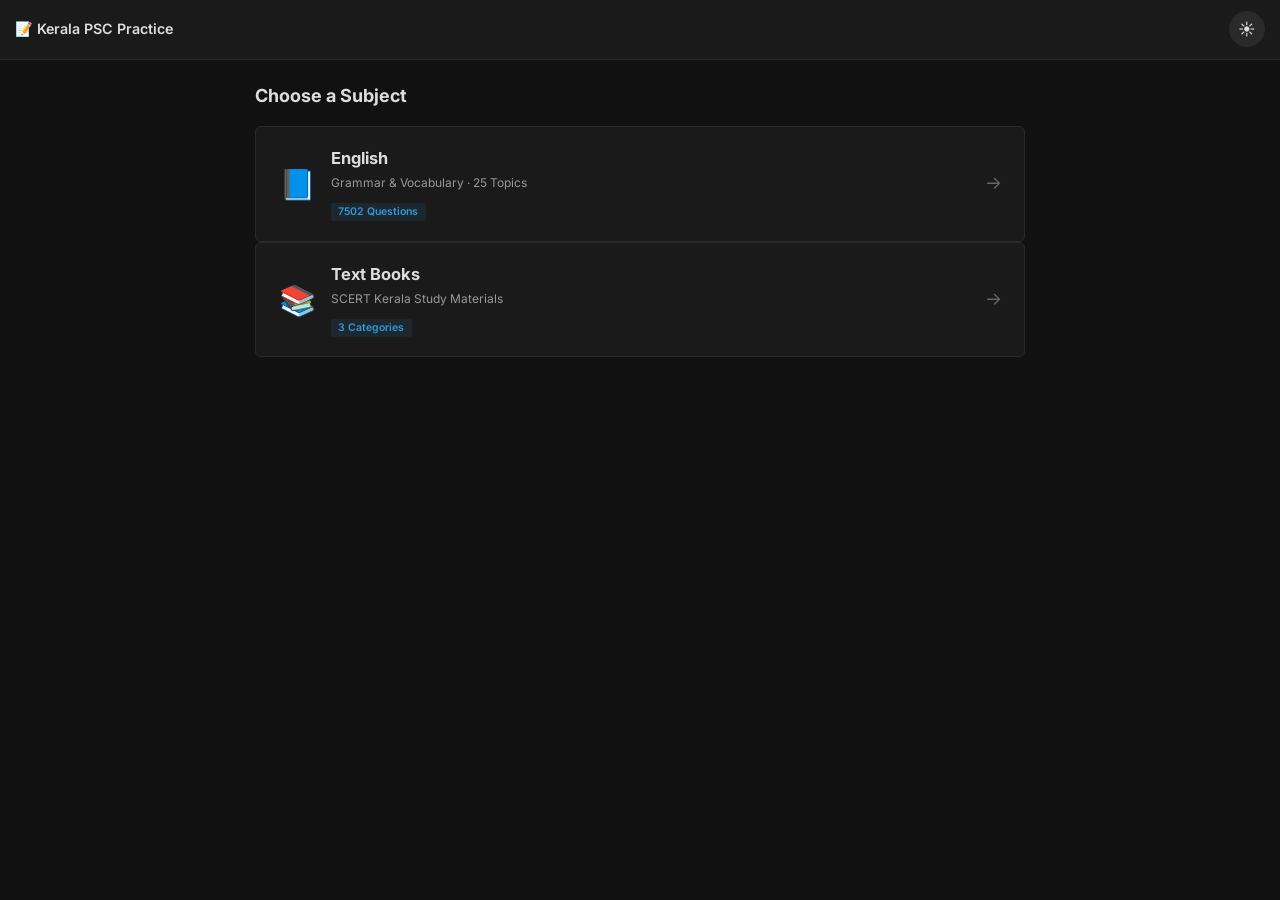
==== index.html @ e61a029d "Add Class 1-12 selection screen for textbook categories" ====
<!DOCTYPE html>
<html lang="en">
<head>
    <meta charset="UTF-8">
    <meta name="viewport" content="width=device-width, initial-scale=1.0">
    <meta name="description" content="Kerala PSC English Practice — 5700+ MCQs in authentic PSC exam format.">
    <title>Kerala PSC English Practice</title>
    <link rel="preconnect" href="https://fonts.googleapis.com">
    <link rel="preconnect" href="https://fonts.gstatic.com" crossorigin>
    <link href="https://fonts.googleapis.com/css2?family=Inter:wght@400;500;600;700&display=swap" rel="stylesheet">
    <link rel="stylesheet" href="style.css">
    <script>
      // Apply saved theme immediately to avoid flash
      (function(){
        var t = localStorage.getItem('psc_theme') || 'dark';
        document.documentElement.setAttribute('data-theme', t);
      })();
    </script>
</head>
<body>
    <div id="app">

        <!-- LANDING -->
        <section id="screen-landing" class="screen active">
            <header class="top-bar">
                <h1>📝 Kerala PSC Practice</h1>
                <button class="theme-toggle" id="theme-toggle-landing" title="Toggle Light/Dark Mode">🌙</button>
            </header>
            <div class="container">
                <h2 class="page-title">Choose a Subject</h2>
                <div class="subject-card" id="subject-english">
                    <div class="subject-icon">📘</div>
                    <div class="subject-body">
                        <h3>English</h3>
                        <p>Grammar &amp; Vocabulary · 25 Topics</p>
                        <span class="subject-count" id="landing-total-qs">0 Questions</span>
                    </div>
                    <span class="arrow">→</span>
                </div>
                <div class="subject-card" id="subject-textbooks">
                    <div class="subject-icon">📚</div>
                    <div class="subject-body">
                        <h3>Text Books</h3>
                        <p>SCERT Kerala Study Materials</p>
                        <span class="subject-count">3 Categories</span>
                    </div>
                    <span class="arrow">→</span>
                </div>
            </div>
        </section>

        <!-- TEXTBOOKS -->
        <section id="screen-textbooks" class="screen">
            <header class="top-bar">
                <button class="back-link" id="btn-back-textbooks">← Back</button>
                <h1>📚 Text Books</h1>
                <button class="theme-toggle" id="theme-toggle-textbooks" title="Toggle Light/Dark Mode">🌙</button>
            </header>
            <div class="container">
                <h2 class="page-title">Choose a Category</h2>
                <div class="subject-card" id="tb-scert-malayalam">
                    <div class="subject-icon">📖</div>
                    <div class="subject-body">
                        <h3>SCERT Malayalam Medium</h3>
                        <p>Kerala State Syllabus — Malayalam</p>
                    </div>
                    <span class="arrow">→</span>
                </div>
                <div class="subject-card" id="tb-scert-english" style="margin-top:0.75rem;">
                    <div class="subject-icon">📘</div>
                    <div class="subject-body">
                        <h3>SCERT English Medium</h3>
                        <p>Kerala State Syllabus — English</p>
                    </div>
                    <span class="arrow">→</span>
                </div>
                <div class="subject-card" id="tb-scert-manual" style="margin-top:0.75rem;">
                    <div class="subject-icon">📝</div>
                    <div class="subject-body">
                        <h3>Teachers Manual</h3>
                        <p>Teaching Guides &amp; Reference Materials</p>
                    </div>
                    <span class="arrow">→</span>
                </div>
            </div>
        </section>

        <!-- CLASS LIST -->
        <section id="screen-classes" class="screen">
            <header class="top-bar">
                <button class="back-link" id="btn-back-classes">← Back</button>
                <h1 id="classes-title">📚 Select Class</h1>
                <button class="theme-toggle" id="theme-toggle-classes" title="Toggle Light/Dark Mode">🌙</button>
            </header>
            <div class="container">
                <h2 class="page-title">Choose a Class</h2>
                <div class="class-grid" id="class-grid"></div>
            </div>
        </section>

        <!-- TOPICS -->
        <section id="screen-topics" class="screen">
            <header class="top-bar">
                <button class="back-link" id="btn-back-landing">← Back</button>
                <h1>📘 English Topics</h1>
                <button class="btn btn-sm" id="btn-quick-mix">⚡ Quick Mix</button>
                <button class="theme-toggle" id="theme-toggle-topics" title="Toggle Light/Dark Mode">🌙</button>
            </header>
            <div class="container">
                <div class="filter-row">
                    <button class="filter-btn active" data-filter="all">All (18)</button>
                    <button class="filter-btn" data-filter="grammar">Grammar</button>
                    <button class="filter-btn" data-filter="vocabulary">Vocabulary</button>
                    <button class="btn btn-sm" id="btn-reset-progress" style="margin-left:auto; background-color:#ef4444; color:white; border-color:#dc2626;">🔄 Reset Progress</button>
                </div>
                <div class="topic-grid" id="topic-grid"></div>
            </div>
        </section>

        <!-- QUIZ — all questions on one page -->
        <section id="screen-quiz" class="screen">
            <header class="top-bar quiz-top">
                <button class="back-link" id="btn-back-topics">← Topics</button>
                <h1 id="quiz-title">Articles</h1>
                <button class="btn btn-sm" id="btn-shuffle-quiz" title="Shuffle Questions">🔀 Shuffle</button>
                <button class="btn btn-sm" id="btn-reset-topic" title="Reset Topic Progress" style="background-color:#ef4444; color:white; border-color:#dc2626; margin-left:8px;">🔄 Reset</button>
                <div class="score-box">
                    <span class="score-correct" id="score-correct">0</span> /
                    <span class="score-total" id="score-total">0</span>
                    <span class="score-label">answered</span>
                </div>
                <button class="theme-toggle" id="theme-toggle-quiz" title="Toggle Light/Dark Mode">🌙</button>
            </header>
            <div class="container quiz-container">
                <div id="quiz-list"></div>
                <div class="quiz-footer">
                    <button class="btn" id="btn-scroll-top">↑ Back to Top</button>
                    <div class="quiz-summary" id="quiz-summary"></div>
                </div>
            </div>
        </section>

    </div>

    <script src="data/articles.js"></script>
    <script src="data/prepositions.js"></script>
    <script src="data/tenses.js"></script>
    <script src="data/subject_verb_agreement.js"></script>
    <script src="data/voice_change.js"></script>
    <script src="data/reported_speech.js"></script>
    <script src="data/question_tags.js"></script>
    <script src="data/degrees.js"></script>
    <script src="data/sentence_correction.js"></script>
    <script src="data/parts_of_speech.js"></script>
    <script src="data/gerunds_infinitives.js"></script>
    <script src="data/correlatives.js"></script>
    <script src="data/synonyms_antonyms.js"></script>
    <script src="data/one_word_substitutions.js"></script>
    <script src="data/idioms_phrases.js"></script>
    <script src="data/phrasal_verbs.js"></script>
    <script src="data/spelling.js"></script>
    <script src="data/confusing_words.js"></script>
    <script src="data/types_of_sentences.js"></script>
    <script src="data/auxiliary_verbs.js"></script>
    <script src="data/nouns_gender_plural.js"></script>
    <script src="data/word_formation.js"></script>
    <script src="data/compound_words.js"></script>
    <script src="data/foreign_words.js"></script>
    <script src="data/abbreviations.js"></script>
    <script src="app.js"></script>
</body>
</html>
---- style.css ----
/* ===== RESET ===== */
*,*::before,*::after{box-sizing:border-box;margin:0;padding:0}
:root{
  --bg:#111;--surface:#1a1a1a;--border:#2a2a2a;
  --text:#ddd;--text2:#999;--text3:#666;
  --green:#2ecc71;--red:#e74c3c;--blue:#3498db;--orange:#f39c12;
  --font:'Inter',system-ui,sans-serif;
  /* Explanation box colors (dark defaults) */
  --expl-correct-bg:rgba(46,204,113,.05);--expl-correct-border:rgba(46,204,113,.15);
  --expl-wrong-bg:rgba(231,76,60,.05);--expl-wrong-border:rgba(231,76,60,.15);
  --opt-correct-bg:rgba(46,204,113,.08);--opt-wrong-bg:rgba(231,76,60,.08);
  --opt-hover-bg:rgba(52,152,219,.05);
  --opt-detail-right-bg:rgba(34,197,94,.15);--opt-detail-right-border:rgba(34,197,94,.4);--opt-detail-right-color:#4ade80;
  --opt-detail-wrong-bg:rgba(239,68,68,.15);--opt-detail-wrong-border:rgba(239,68,68,.4);--opt-detail-wrong-color:#f87171;
  --opt-detail-neutral-bg:rgba(255,255,255,.05);--opt-detail-neutral-border:rgba(255,255,255,.15);--opt-detail-neutral-color:#d1d5db;
}

/* ===== LIGHT THEME ===== */
[data-theme="light"]{
  --bg:#f5f5f5;--surface:#ffffff;--border:#e0e0e0;
  --text:#1a1a1a;--text2:#555;--text3:#888;
  --green:#27ae60;--red:#c0392b;--blue:#2980b9;--orange:#e67e22;
  --expl-correct-bg:rgba(39,174,96,.08);--expl-correct-border:rgba(39,174,96,.25);
  --expl-wrong-bg:rgba(192,57,43,.08);--expl-wrong-border:rgba(192,57,43,.25);
  --opt-correct-bg:rgba(39,174,96,.1);--opt-wrong-bg:rgba(192,57,43,.1);
  --opt-hover-bg:rgba(41,128,185,.06);
  --opt-detail-right-bg:rgba(34,197,94,.1);--opt-detail-right-border:rgba(34,197,94,.35);--opt-detail-right-color:#16a34a;
  --opt-detail-wrong-bg:rgba(239,68,68,.1);--opt-detail-wrong-border:rgba(239,68,68,.35);--opt-detail-wrong-color:#dc2626;
  --opt-detail-neutral-bg:rgba(0,0,0,.03);--opt-detail-neutral-border:rgba(0,0,0,.12);--opt-detail-neutral-color:#4b5563;
}

html{font-size:15px;scroll-behavior:smooth}
body{font-family:var(--font);background:var(--bg);color:var(--text);line-height:1.6;min-height:100vh;transition:background .3s,color .3s}
button{cursor:pointer;font-family:inherit;border:none;outline:none}

/* ===== LAYOUT ===== */
.container{max-width:800px;margin:0 auto;padding:0 1rem 2rem}
.screen{display:none}.screen.active{display:block}

/* ===== TOP BAR ===== */
.top-bar{background:var(--surface);border-bottom:1px solid var(--border);padding:.75rem 1rem;display:flex;align-items:center;gap:1rem;position:sticky;top:0;z-index:50;transition:background .3s,border-color .3s}
.top-bar h1{font-size:.95rem;font-weight:600;flex:1}
.back-link{background:none;color:var(--blue);font-size:.85rem;font-weight:500;padding:0}
.back-link:hover{text-decoration:underline}

/* ===== THEME TOGGLE ===== */
.theme-toggle{width:36px;height:36px;border-radius:50%;display:flex;align-items:center;justify-content:center;background:var(--border);border:1px solid var(--border);font-size:1.1rem;transition:background .2s,transform .2s;flex-shrink:0;cursor:pointer;color:var(--text)}
.theme-toggle:hover{background:var(--text3);transform:scale(1.1)}

/* ===== BUTTONS ===== */
.btn{display:inline-flex;align-items:center;gap:.4rem;padding:.45rem .9rem;border-radius:4px;font-size:.8rem;font-weight:600;background:var(--surface);color:var(--text2);border:1px solid var(--border);transition:background .15s,color .15s}
.btn:hover{background:var(--border);color:var(--text)}
.btn-sm{padding:.35rem .7rem;font-size:.75rem}
.btn-primary{background:var(--blue);color:#fff;border-color:var(--blue)}
.btn-primary:hover{opacity:.9}

/* ===== PAGE TITLE ===== */
.page-title{font-size:1.2rem;font-weight:700;margin:1.5rem 0 1rem;color:var(--text)}

/* ===== SUBJECT CARD ===== */
.subject-card{display:flex;align-items:center;gap:1rem;background:var(--surface);border:1px solid var(--border);border-radius:6px;padding:1.2rem 1.5rem;cursor:pointer;transition:border-color .15s,background .3s}
.subject-card:hover{border-color:var(--blue)}
.subject-icon{font-size:2rem}
.subject-body{flex:1}
.subject-body h3{font-size:1.1rem;font-weight:700;margin-bottom:.15rem}
.subject-body p{font-size:.8rem;color:var(--text2);margin-bottom:.4rem}
.subject-count{font-size:.7rem;color:var(--blue);font-weight:600;background:rgba(52,152,219,.1);padding:.15rem .5rem;border-radius:3px}
.arrow{font-size:1.2rem;color:var(--text3)}
.subject-card:hover .arrow{color:var(--blue)}

/* ===== FILTER ROW ===== */
.filter-row{display:flex;gap:.4rem;margin:1rem 0}
.filter-btn{padding:.4rem .85rem;border-radius:4px;font-size:.75rem;font-weight:600;background:none;color:var(--text2);border:1px solid var(--border);transition:all .15s}
.filter-btn.active{background:var(--blue);color:#fff;border-color:var(--blue)}
.filter-btn:hover:not(.active){border-color:var(--text3);color:var(--text)}

/* ===== TOPIC GRID ===== */
.topic-grid{display:grid;grid-template-columns:repeat(auto-fill,minmax(230px,1fr));gap:.75rem}
.topic-card{background:var(--surface);border:1px solid var(--border);border-radius:6px;padding:1rem;cursor:pointer;transition:border-color .15s,background .3s}
.topic-card:hover{border-color:var(--blue)}
.tc-header{display:flex;align-items:center;gap:.6rem;margin-bottom:.5rem}
.tc-icon{font-size:1.2rem}
.tc-name{font-size:.88rem;font-weight:600}
.tc-cat{font-size:.6rem;color:var(--text3);text-transform:uppercase;letter-spacing:.5px;margin-left:auto}
.tc-count{font-size:.72rem;color:var(--text2);margin-bottom:.5rem}
.tc-bar{height:3px;background:var(--border);border-radius:3px;overflow:hidden;margin-bottom:.3rem}
.tc-bar-fill{height:100%;background:var(--green);border-radius:3px;transition:width .4s}
.tc-stats{display:flex;justify-content:space-between;font-size:.65rem;color:var(--text3)}

/* ===== QUIZ ===== */
.quiz-top{position:sticky;top:0}
.score-box{display:flex;align-items:center;gap:.3rem;font-size:.8rem;font-weight:600;background:var(--bg);padding:.3rem .7rem;border-radius:4px;border:1px solid var(--border);transition:background .3s}
.score-correct{color:var(--green)}
.score-total{color:var(--text2)}
.score-label{color:var(--text3);font-size:.65rem;margin-left:.3rem}

/* Question item */
.q-item{background:var(--surface);border:1px solid var(--border);border-radius:6px;padding:1rem 1.2rem;margin-bottom:.75rem;transition:background .3s,border-color .3s}
.q-item.answered-correct{border-left:3px solid var(--green)}
.q-item.answered-wrong{border-left:3px solid var(--red)}
.q-num{font-size:.65rem;color:var(--text3);font-weight:600;margin-bottom:.4rem}
.q-text{font-size:.92rem;font-weight:500;margin-bottom:.8rem;line-height:1.6}

/* Options */
.opts{display:flex;flex-direction:column;gap:.4rem}
.opt-btn{display:flex;align-items:center;gap:.6rem;padding:.55rem .8rem;background:var(--bg);border:1px solid var(--border);border-radius:4px;font-size:.82rem;text-align:left;color:var(--text);transition:border-color .12s,background .12s;width:100%;cursor:pointer}
.opt-btn:hover:not(.locked){border-color:var(--blue);background:var(--opt-hover-bg)}
.opt-lbl{width:22px;height:22px;display:flex;align-items:center;justify-content:center;border-radius:50%;background:var(--border);font-weight:700;font-size:.7rem;flex-shrink:0}
.opt-btn.correct{border-color:var(--green);background:var(--opt-correct-bg)}
.opt-btn.correct .opt-lbl{background:var(--green);color:#fff}
.opt-btn.wrong{border-color:var(--red);background:var(--opt-wrong-bg)}
.opt-btn.wrong .opt-lbl{background:var(--red);color:#fff}
.opt-btn.dimmed{opacity:.4}
.opt-btn.locked{cursor:default}

/* Explanation */
.q-expl{margin-top:.6rem;padding:.7rem .9rem;background:var(--expl-correct-bg);border:1px solid var(--expl-correct-border);border-radius:4px;font-size:.78rem;color:var(--text2);line-height:1.6;display:none}
.q-expl.wrong-expl{background:var(--expl-wrong-bg);border-color:var(--expl-wrong-border)}
.q-expl.show{display:block}
.expl-header{font-weight:700;font-size:.85rem;margin-bottom:.4rem;color:var(--text)}
.expl-main{margin-bottom:.5rem;color:var(--text);font-size:.8rem;line-height:1.7}
.expl-detail{border-top:1px solid var(--border);padding-top:.4rem;margin-top:.3rem}
.expl-right{color:var(--green);font-size:.78rem;margin-bottom:.2rem}
.expl-wrong{color:var(--red);font-size:.78rem}

/* Verdict badge on options */
.verdict{margin-left:auto;font-size:.68rem;font-weight:700;padding:.1rem .4rem;border-radius:3px;flex-shrink:0}
.v-correct{color:var(--green)}
.v-wrong{color:var(--red)}

/* Quiz footer */
.quiz-footer{text-align:center;padding:1.5rem 0}
.quiz-summary{margin-top:1rem;font-size:.85rem;color:var(--text2)}

/* ===== CLASS GRID ===== */
.class-grid{display:grid;grid-template-columns:repeat(auto-fill,minmax(140px,1fr));gap:.75rem;margin-top:.5rem}
.class-card{display:flex;align-items:center;gap:.8rem;background:var(--surface);border:1px solid var(--border);border-radius:6px;padding:1rem 1.2rem;cursor:pointer;transition:border-color .15s,background .3s,transform .15s}
.class-card:hover{border-color:var(--blue);transform:translateY(-2px)}
.class-card .class-num{width:36px;height:36px;display:flex;align-items:center;justify-content:center;border-radius:50%;background:var(--blue);color:#fff;font-weight:700;font-size:.85rem;flex-shrink:0}
.class-card .class-label{font-size:.88rem;font-weight:600;color:var(--text)}

/* ===== RESPONSIVE ===== */
@media(max-width:600px){
  .topic-grid{grid-template-columns:1fr}
  .top-bar h1{font-size:.82rem}
  .q-item{padding:.8rem}
  .container{padding:0 .75rem 1.5rem}
}
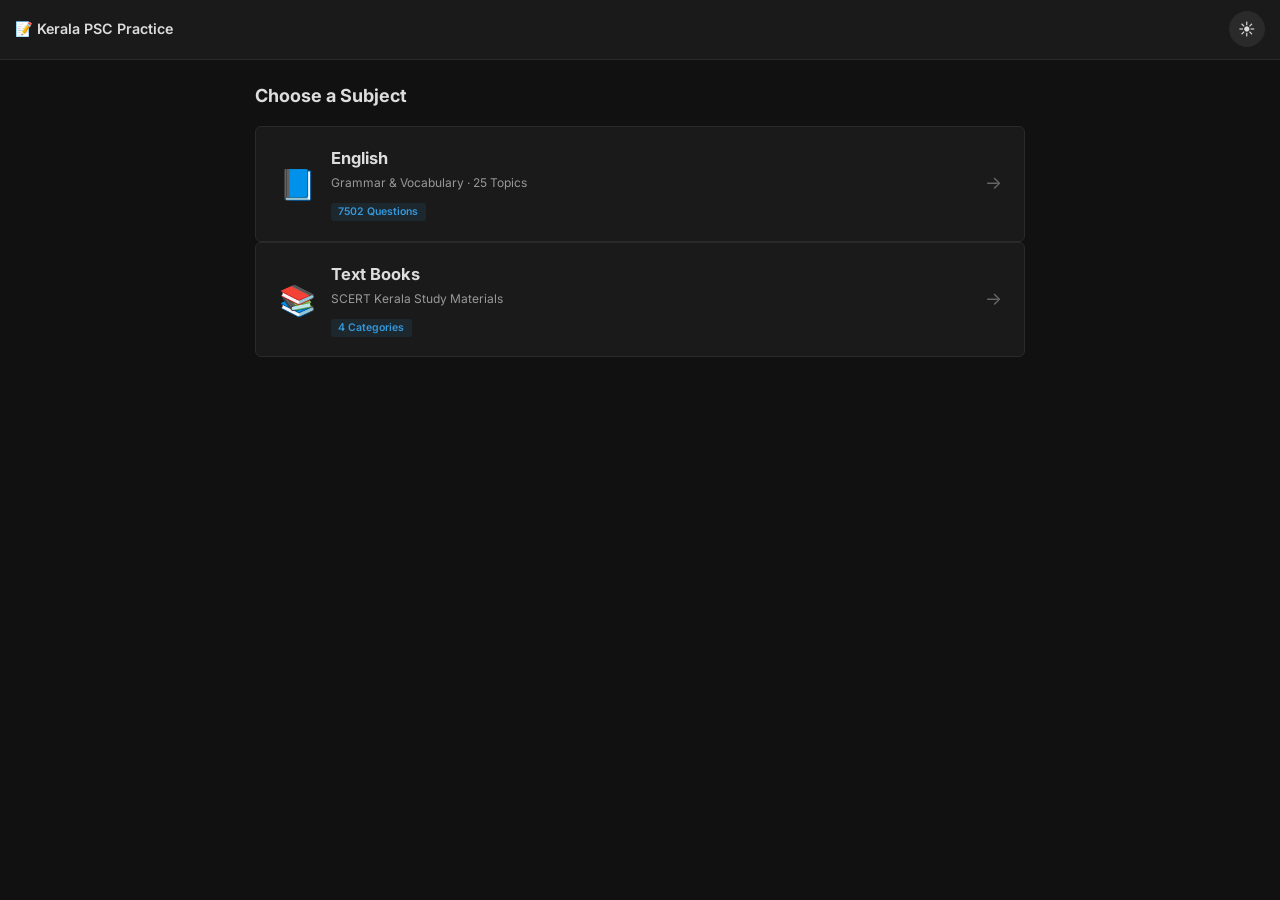
==== commit 24cb3769: "Add PSC PDF Banks category to textbooks page" ====
--- a/index.html
+++ b/index.html
@@ -42,7 +42,7 @@
                     <div class="subject-body">
                         <h3>Text Books</h3>
                         <p>SCERT Kerala Study Materials</p>
-                        <span class="subject-count">3 Categories</span>
+                        <span class="subject-count">4 Categories</span>
                     </div>
                     <span class="arrow">→</span>
                 </div>
@@ -82,6 +82,14 @@
                     </div>
                     <span class="arrow">→</span>
                 </div>
+                <div class="subject-card" id="tb-pscpdfbanks" style="margin-top:0.75rem;">
+                    <div class="subject-icon">🌐</div>
+                    <div class="subject-body">
+                        <h3>PSC PDF Banks</h3>
+                        <p>Direct PDF Download Links (Class 1-12)</p>
+                    </div>
+                    <span class="arrow">→</span>
+                </div>
             </div>
         </section>
 
@@ -95,6 +103,20 @@
             <div class="container">
                 <h2 class="page-title">Choose a Class</h2>
                 <div class="class-grid" id="class-grid"></div>
+            </div>
+        </section>
+
+        <!-- SUBJECTS -->
+        <section id="screen-subjects" class="screen">
+            <header class="top-bar">
+                <button class="back-link" id="btn-back-subjects">← Back</button>
+                <h1 id="subjects-title">📚 Subjects</h1>
+                <button class="theme-toggle" id="theme-toggle-subjects" title="Toggle Light/Dark Mode">🌙</button>
+            </header>
+            <div class="container">
+                <h2 class="page-title" id="subjects-subtitle">Choose a Subject</h2>
+                <p class="subjects-hint" id="subjects-hint">Tap a subject to download its PDF or open the portal</p>
+                <div class="subject-grid" id="subject-grid"></div>
             </div>
         </section>
 
@@ -167,6 +189,7 @@
     <script src="data/compound_words.js"></script>
     <script src="data/foreign_words.js"></script>
     <script src="data/abbreviations.js"></script>
+    <script src="data/textbooks.js"></script>
     <script src="app.js"></script>
 </body>
 </html>
--- a/style.css
+++ b/style.css
@@ -139,6 +139,17 @@
 .class-card .class-num{width:36px;height:36px;display:flex;align-items:center;justify-content:center;border-radius:50%;background:var(--blue);color:#fff;font-weight:700;font-size:.85rem;flex-shrink:0}
 .class-card .class-label{font-size:.88rem;font-weight:600;color:var(--text)}
 
+/* ===== SUBJECT GRID ===== */
+.subject-grid{display:grid;grid-template-columns:repeat(auto-fill,minmax(220px,1fr));gap:.75rem;margin-top:.5rem}
+.subject-grid-card{display:flex;align-items:center;flex-wrap:wrap;gap:.8rem;background:var(--surface);border:1px solid var(--border);border-radius:6px;padding:1rem 1.2rem;transition:border-color .15s,background .3s,transform .15s;color:var(--text)}
+.subject-grid-card:hover{border-color:var(--blue);transform:translateY(-2px)}
+.subject-grid-card .sg-icon{font-size:1.5rem;flex-shrink:0}
+.subject-grid-card .sg-name{font-size:.88rem;font-weight:600;flex:1}
+.subject-grid-card .sg-links{display:flex;gap:.5rem;flex-wrap:wrap;margin-left:auto}
+.subject-grid-card .sg-dl{display:inline-block;font-size:.7rem;color:var(--blue);text-decoration:none;font-weight:600;background:rgba(52,152,219,.1);padding:.3rem .6rem;border-radius:4px;transition:background .15s;cursor:pointer}
+.subject-grid-card .sg-dl:hover{background:rgba(52,152,219,.2)}
+.subjects-hint{font-size:.75rem;color:var(--text3);margin-bottom:.5rem;margin-top:-.5rem}
+
 /* ===== RESPONSIVE ===== */
 @media(max-width:600px){
   .topic-grid{grid-template-columns:1fr}
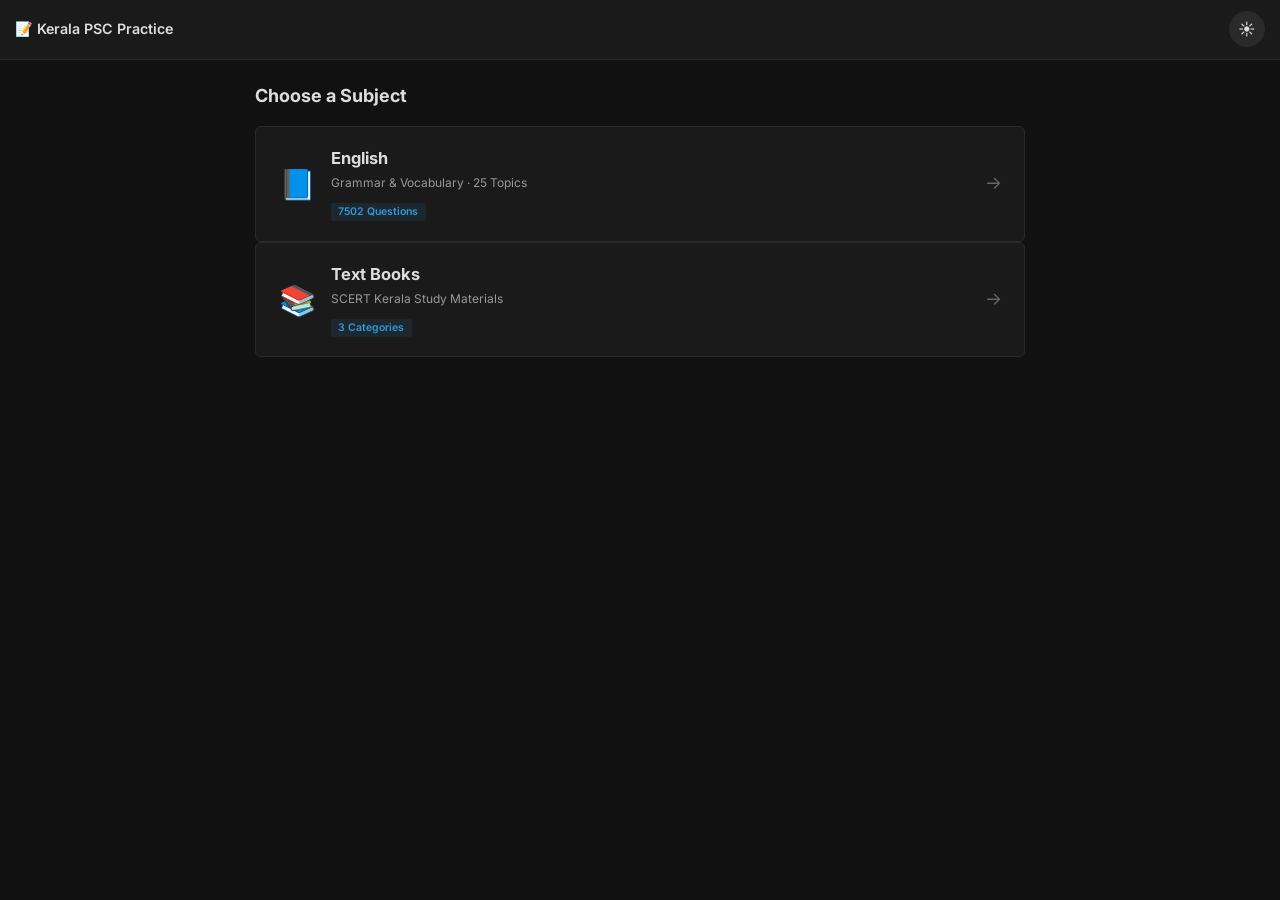
==== commit f29f4e02: "Remove PSC PDF Banks category" ====
--- a/index.html
+++ b/index.html
@@ -42,7 +42,7 @@
                     <div class="subject-body">
                         <h3>Text Books</h3>
                         <p>SCERT Kerala Study Materials</p>
-                        <span class="subject-count">4 Categories</span>
+                        <span class="subject-count">3 Categories</span>
                     </div>
                     <span class="arrow">→</span>
                 </div>
@@ -82,14 +82,7 @@
                     </div>
                     <span class="arrow">→</span>
                 </div>
-                <div class="subject-card" id="tb-pscpdfbanks" style="margin-top:0.75rem;">
-                    <div class="subject-icon">🌐</div>
-                    <div class="subject-body">
-                        <h3>PSC PDF Banks</h3>
-                        <p>Direct PDF Download Links (Class 1-12)</p>
-                    </div>
-                    <span class="arrow">→</span>
-                </div>
+
             </div>
         </section>
 
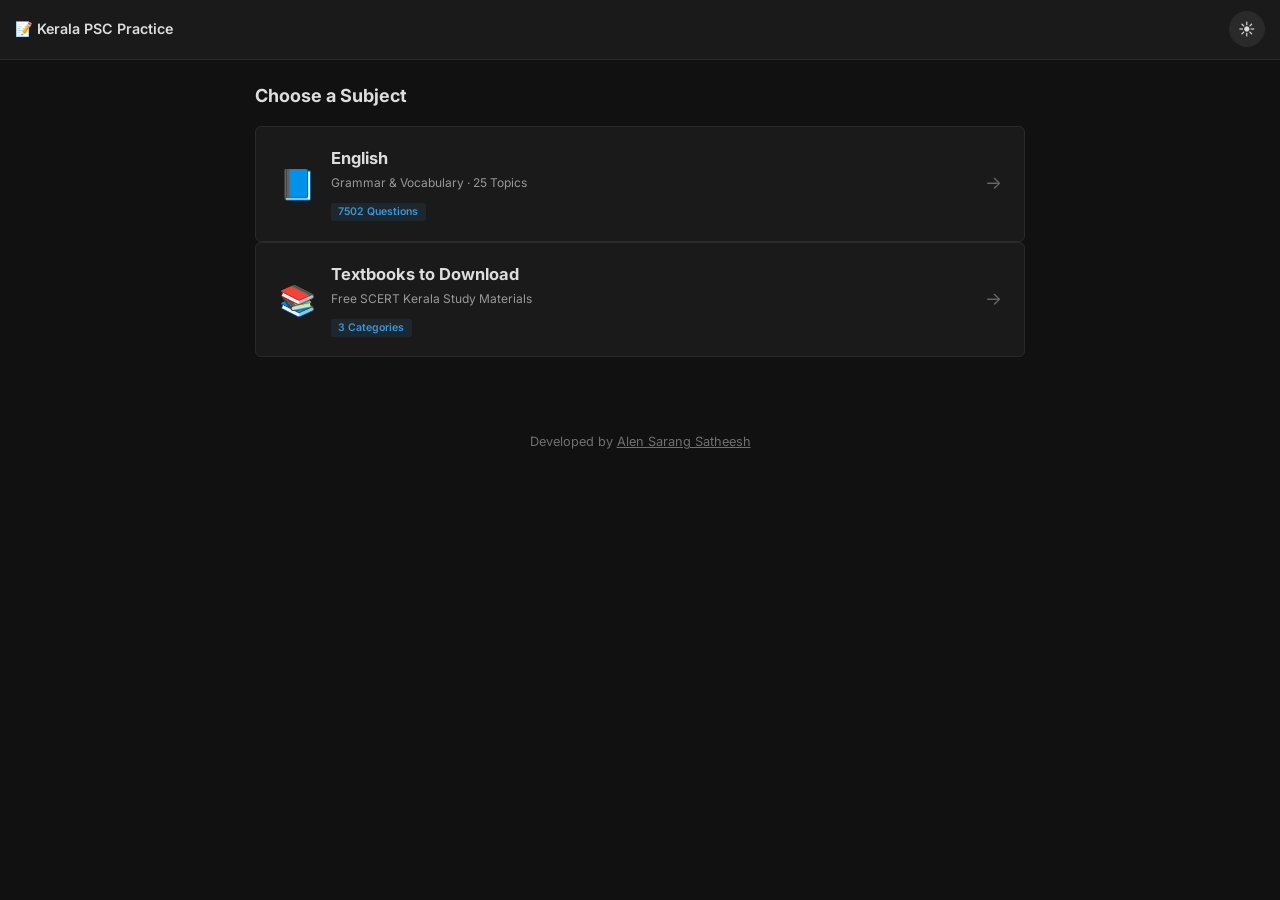
==== commit b65d98d3: "Enhance SEO and add global developer footer with link" ====
--- a/index.html
+++ b/index.html
@@ -3,8 +3,9 @@
 <head>
     <meta charset="UTF-8">
     <meta name="viewport" content="width=device-width, initial-scale=1.0">
-    <meta name="description" content="Kerala PSC English Practice — 5700+ MCQs in authentic PSC exam format.">
-    <title>Kerala PSC English Practice</title>
+    <meta name="description" content="Find the best textbooks to download for free. Get SCERT Kerala State Syllabus study materials, Teachers Manuals, and Kerala PSC English Practice with 5700+ MCQs.">
+    <meta name="keywords" content="textbooks to download, textbooks to downlaod, download textbooks, SCERT Kerala textbooks PDF, free textbook downloads, Kerala PSC English Practice, study materials">
+    <title>Textbooks to Download - SCERT Kerala & PSC English Practice</title>
     <link rel="preconnect" href="https://fonts.googleapis.com">
     <link rel="preconnect" href="https://fonts.gstatic.com" crossorigin>
     <link href="https://fonts.googleapis.com/css2?family=Inter:wght@400;500;600;700&display=swap" rel="stylesheet">
@@ -40,8 +41,8 @@
                 <div class="subject-card" id="subject-textbooks">
                     <div class="subject-icon">📚</div>
                     <div class="subject-body">
-                        <h3>Text Books</h3>
-                        <p>SCERT Kerala Study Materials</p>
+                        <h3>Textbooks to Download</h3>
+                        <p>Free SCERT Kerala Study Materials</p>
                         <span class="subject-count">3 Categories</span>
                     </div>
                     <span class="arrow">→</span>
@@ -53,7 +54,7 @@
         <section id="screen-textbooks" class="screen">
             <header class="top-bar">
                 <button class="back-link" id="btn-back-textbooks">← Back</button>
-                <h1>📚 Text Books</h1>
+                <h1>📚 Textbooks to Download</h1>
                 <button class="theme-toggle" id="theme-toggle-textbooks" title="Toggle Light/Dark Mode">🌙</button>
             </header>
             <div class="container">
@@ -155,6 +156,9 @@
             </div>
         </section>
 
+        <footer style="text-align: center; margin-top: 2rem; padding: 1rem; font-size: 0.85rem; opacity: 0.8; color: var(--text-muted, #888);">
+            Developed by <a href="https://github.com/AlenSarangSatheesh" target="_blank" style="color: inherit; text-decoration: underline;">Alen Sarang Satheesh</a>
+        </footer>
     </div>
 
     <script src="data/articles.js"></script>
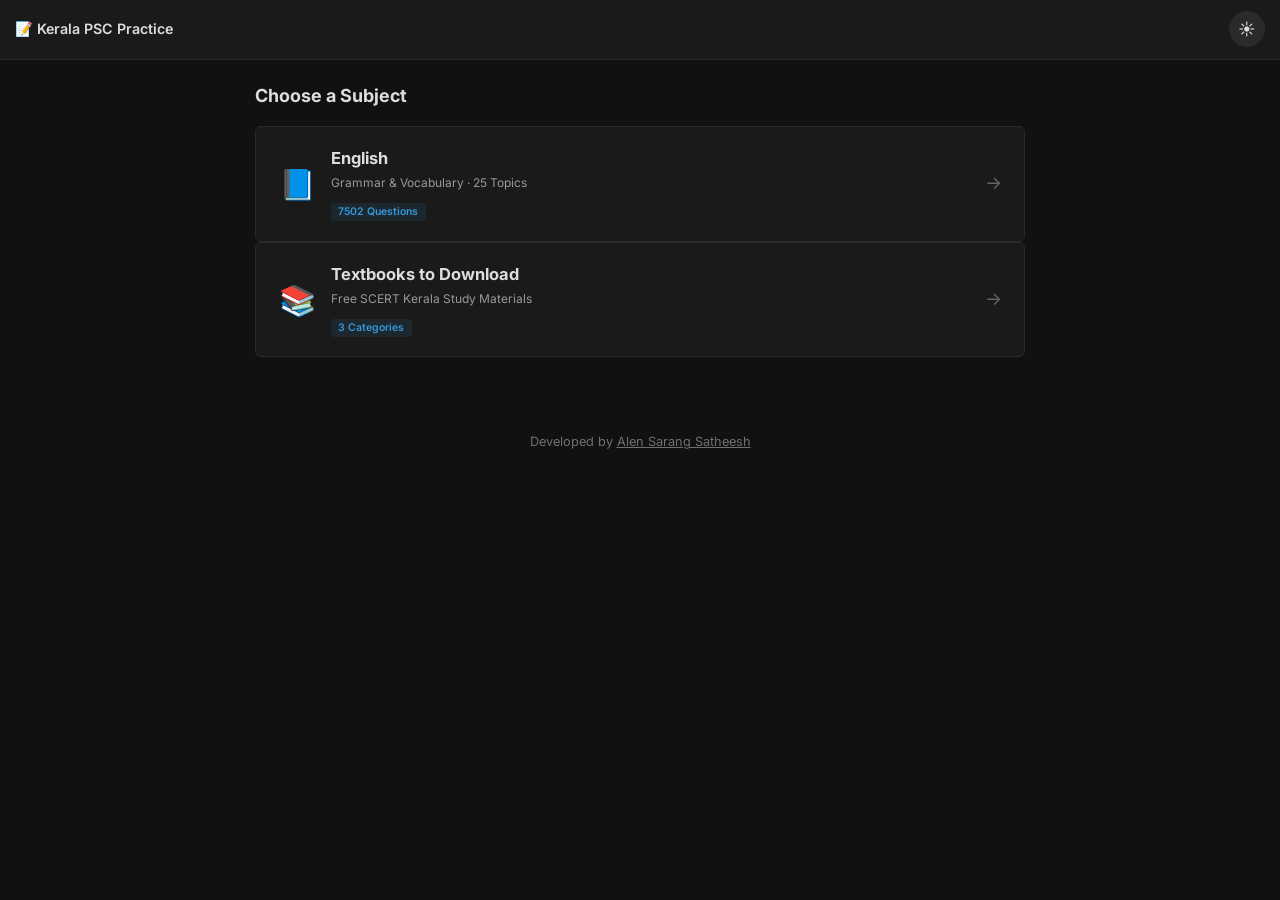
==== commit 65589d00: "Update developer link to personal portfolio" ====
--- a/index.html
+++ b/index.html
@@ -157,7 +157,7 @@
         </section>
 
         <footer style="text-align: center; margin-top: 2rem; padding: 1rem; font-size: 0.85rem; opacity: 0.8; color: var(--text-muted, #888);">
-            Developed by <a href="https://github.com/AlenSarangSatheesh" target="_blank" style="color: inherit; text-decoration: underline;">Alen Sarang Satheesh</a>
+            Developed by <a href="https://alensarangsatheesh.github.io/" target="_blank" style="color: inherit; text-decoration: underline;">Alen Sarang Satheesh</a>
         </footer>
     </div>
 
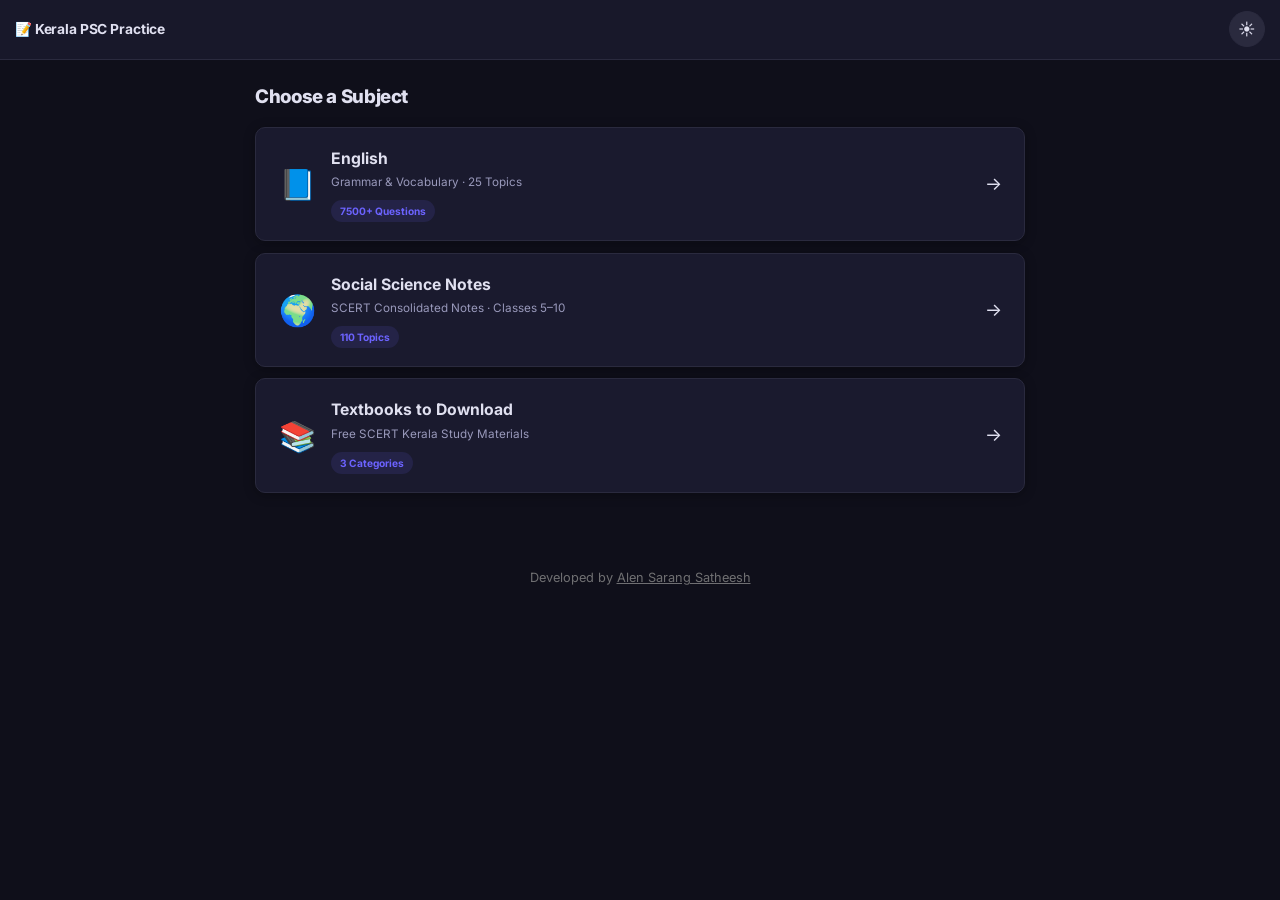
==== commit 1cb5c16b: "Add Social Science notes section + publish pending app updates Combine the SCERT Social Science stud" ====
--- a/index.html
+++ b/index.html
@@ -3,13 +3,16 @@
 <head>
     <meta charset="UTF-8">
     <meta name="viewport" content="width=device-width, initial-scale=1.0">
-    <meta name="description" content="Find the best textbooks to download for free. Get SCERT Kerala State Syllabus study materials, Teachers Manuals, and Kerala PSC English Practice with 5700+ MCQs.">
+    <meta name="description" content="Find the best textbooks to download for free. Get SCERT Kerala State Syllabus study materials, Teachers Manuals, and Kerala PSC English Practice with 7500+ MCQs.">
     <meta name="keywords" content="textbooks to download, textbooks to downlaod, download textbooks, SCERT Kerala textbooks PDF, free textbook downloads, Kerala PSC English Practice, study materials">
+    <meta name="theme-color" content="#0f0f1a">
     <title>Textbooks to Download - SCERT Kerala & PSC English Practice</title>
     <link rel="preconnect" href="https://fonts.googleapis.com">
     <link rel="preconnect" href="https://fonts.gstatic.com" crossorigin>
-    <link href="https://fonts.googleapis.com/css2?family=Inter:wght@400;500;600;700&display=swap" rel="stylesheet">
+    <link href="https://fonts.googleapis.com/css2?family=Inter:wght@400;500;600;700;800&display=swap" rel="stylesheet">
     <link rel="stylesheet" href="style.css">
+    <link rel="manifest" href="manifest.json">
+    <link rel="apple-touch-icon" href="icon-192.png">
     <script>
       // Apply saved theme immediately to avoid flash
       (function(){
@@ -34,11 +37,20 @@
                     <div class="subject-body">
                         <h3>English</h3>
                         <p>Grammar &amp; Vocabulary · 25 Topics</p>
-                        <span class="subject-count" id="landing-total-qs">0 Questions</span>
-                    </div>
-                    <span class="arrow">→</span>
-                </div>
-                <div class="subject-card" id="subject-textbooks">
+                        <span class="subject-count" id="landing-total-qs">7500+ Questions</span>
+                    </div>
+                    <span class="arrow">→</span>
+                </div>
+                <div class="subject-card" id="subject-socialscience" style="margin-top:0.75rem;">
+                    <div class="subject-icon">🌍</div>
+                    <div class="subject-body">
+                        <h3>Social Science Notes</h3>
+                        <p>SCERT Consolidated Notes · Classes 5–10</p>
+                        <span class="subject-count">110 Topics</span>
+                    </div>
+                    <span class="arrow">→</span>
+                </div>
+                <div class="subject-card" id="subject-textbooks" style="margin-top:0.75rem;">
                     <div class="subject-icon">📚</div>
                     <div class="subject-body">
                         <h3>Textbooks to Download</h3>
@@ -124,10 +136,14 @@
             </header>
             <div class="container">
                 <div class="filter-row">
-                    <button class="filter-btn active" data-filter="all">All (18)</button>
+                    <button class="filter-btn active" data-filter="all">All (25)</button>
                     <button class="filter-btn" data-filter="grammar">Grammar</button>
                     <button class="filter-btn" data-filter="vocabulary">Vocabulary</button>
-                    <button class="btn btn-sm" id="btn-reset-progress" style="margin-left:auto; background-color:#ef4444; color:white; border-color:#dc2626;">🔄 Reset Progress</button>
+                    <div class="filter-actions">
+                        <button class="btn btn-sm btn-export" id="btn-export-progress" title="Export Progress">📤 Export</button>
+                        <button class="btn btn-sm btn-import" id="btn-import-progress" title="Import Progress">📥 Import</button>
+                        <button class="btn btn-sm btn-danger" id="btn-reset-progress">🔄 Reset</button>
+                    </div>
                 </div>
                 <div class="topic-grid" id="topic-grid"></div>
             </div>
@@ -139,7 +155,7 @@
                 <button class="back-link" id="btn-back-topics">← Topics</button>
                 <h1 id="quiz-title">Articles</h1>
                 <button class="btn btn-sm" id="btn-shuffle-quiz" title="Shuffle Questions">🔀 Shuffle</button>
-                <button class="btn btn-sm" id="btn-reset-topic" title="Reset Topic Progress" style="background-color:#ef4444; color:white; border-color:#dc2626; margin-left:8px;">🔄 Reset</button>
+                <button class="btn btn-sm btn-danger" id="btn-reset-topic" title="Reset Topic Progress">🔄 Reset</button>
                 <div class="score-box">
                     <span class="score-correct" id="score-correct">0</span> /
                     <span class="score-total" id="score-total">0</span>
@@ -148,6 +164,12 @@
                 <button class="theme-toggle" id="theme-toggle-quiz" title="Toggle Light/Dark Mode">🌙</button>
             </header>
             <div class="container quiz-container">
+                <!-- Loading skeleton shown while fetching data -->
+                <div id="quiz-loading" class="quiz-loading" style="display:none;">
+                    <div class="skeleton-card"></div>
+                    <div class="skeleton-card"></div>
+                    <div class="skeleton-card"></div>
+                </div>
                 <div id="quiz-list"></div>
                 <div class="quiz-footer">
                     <button class="btn" id="btn-scroll-top">↑ Back to Top</button>
@@ -161,32 +183,22 @@
         </footer>
     </div>
 
-    <script src="data/articles.js"></script>
-    <script src="data/prepositions.js"></script>
-    <script src="data/tenses.js"></script>
-    <script src="data/subject_verb_agreement.js"></script>
-    <script src="data/voice_change.js"></script>
-    <script src="data/reported_speech.js"></script>
-    <script src="data/question_tags.js"></script>
-    <script src="data/degrees.js"></script>
-    <script src="data/sentence_correction.js"></script>
-    <script src="data/parts_of_speech.js"></script>
-    <script src="data/gerunds_infinitives.js"></script>
-    <script src="data/correlatives.js"></script>
-    <script src="data/synonyms_antonyms.js"></script>
-    <script src="data/one_word_substitutions.js"></script>
-    <script src="data/idioms_phrases.js"></script>
-    <script src="data/phrasal_verbs.js"></script>
-    <script src="data/spelling.js"></script>
-    <script src="data/confusing_words.js"></script>
-    <script src="data/types_of_sentences.js"></script>
-    <script src="data/auxiliary_verbs.js"></script>
-    <script src="data/nouns_gender_plural.js"></script>
-    <script src="data/word_formation.js"></script>
-    <script src="data/compound_words.js"></script>
-    <script src="data/foreign_words.js"></script>
-    <script src="data/abbreviations.js"></script>
-    <script src="data/textbooks.js"></script>
+    <!-- Hidden file input for import -->
+    <input type="file" id="import-file-input" accept=".json" style="display:none">
+
     <script src="app.js"></script>
+
+    <script>
+      // Register Service Worker
+      if ('serviceWorker' in navigator) {
+        window.addEventListener('load', function() {
+          navigator.serviceWorker.register('/sw.js').catch(function() {
+            // SW registration failed — likely not served from root or HTTPS
+            // Try relative path for GitHub Pages subpath
+            navigator.serviceWorker.register('./sw.js').catch(function(){});
+          });
+        });
+      }
+    </script>
 </body>
 </html>
--- a/style.css
+++ b/style.css
@@ -1,29 +1,32 @@
 /* ===== RESET ===== */
 *,*::before,*::after{box-sizing:border-box;margin:0;padding:0}
 :root{
-  --bg:#111;--surface:#1a1a1a;--border:#2a2a2a;
-  --text:#ddd;--text2:#999;--text3:#666;
-  --green:#2ecc71;--red:#e74c3c;--blue:#3498db;--orange:#f39c12;
+  --bg:#0f0f1a;--surface:#1a1a2e;--border:#2a2a3e;
+  --text:#e0e0f0;--text2:#9999bb;--text3:#6666888;
+  --green:#2ecc71;--red:#e74c3c;--blue:#6c63ff;--orange:#f39c12;
   --font:'Inter',system-ui,sans-serif;
+  --radius:10px;
+  --shadow:0 2px 12px rgba(0,0,0,0.3);
   /* Explanation box colors (dark defaults) */
-  --expl-correct-bg:rgba(46,204,113,.05);--expl-correct-border:rgba(46,204,113,.15);
-  --expl-wrong-bg:rgba(231,76,60,.05);--expl-wrong-border:rgba(231,76,60,.15);
-  --opt-correct-bg:rgba(46,204,113,.08);--opt-wrong-bg:rgba(231,76,60,.08);
-  --opt-hover-bg:rgba(52,152,219,.05);
+  --expl-correct-bg:rgba(46,204,113,.06);--expl-correct-border:rgba(46,204,113,.18);
+  --expl-wrong-bg:rgba(231,76,60,.06);--expl-wrong-border:rgba(231,76,60,.18);
+  --opt-correct-bg:rgba(46,204,113,.1);--opt-wrong-bg:rgba(231,76,60,.1);
+  --opt-hover-bg:rgba(108,99,255,.08);
   --opt-detail-right-bg:rgba(34,197,94,.15);--opt-detail-right-border:rgba(34,197,94,.4);--opt-detail-right-color:#4ade80;
   --opt-detail-wrong-bg:rgba(239,68,68,.15);--opt-detail-wrong-border:rgba(239,68,68,.4);--opt-detail-wrong-color:#f87171;
-  --opt-detail-neutral-bg:rgba(255,255,255,.05);--opt-detail-neutral-border:rgba(255,255,255,.15);--opt-detail-neutral-color:#d1d5db;
+  --opt-detail-neutral-bg:rgba(255,255,255,.05);--opt-detail-neutral-border:rgba(255,255,255,.12);--opt-detail-neutral-color:#d1d5db;
 }
 
 /* ===== LIGHT THEME ===== */
 [data-theme="light"]{
-  --bg:#f5f5f5;--surface:#ffffff;--border:#e0e0e0;
-  --text:#1a1a1a;--text2:#555;--text3:#888;
-  --green:#27ae60;--red:#c0392b;--blue:#2980b9;--orange:#e67e22;
+  --bg:#f0f2f5;--surface:#ffffff;--border:#e2e4e8;
+  --text:#1a1a2e;--text2:#555566;--text3:#8888aa;
+  --green:#27ae60;--red:#c0392b;--blue:#5b52d9;--orange:#e67e22;
+  --shadow:0 2px 12px rgba(0,0,0,0.08);
   --expl-correct-bg:rgba(39,174,96,.08);--expl-correct-border:rgba(39,174,96,.25);
   --expl-wrong-bg:rgba(192,57,43,.08);--expl-wrong-border:rgba(192,57,43,.25);
   --opt-correct-bg:rgba(39,174,96,.1);--opt-wrong-bg:rgba(192,57,43,.1);
-  --opt-hover-bg:rgba(41,128,185,.06);
+  --opt-hover-bg:rgba(91,82,217,.06);
   --opt-detail-right-bg:rgba(34,197,94,.1);--opt-detail-right-border:rgba(34,197,94,.35);--opt-detail-right-color:#16a34a;
   --opt-detail-wrong-bg:rgba(239,68,68,.1);--opt-detail-wrong-border:rgba(239,68,68,.35);--opt-detail-wrong-color:#dc2626;
   --opt-detail-neutral-bg:rgba(0,0,0,.03);--opt-detail-neutral-border:rgba(0,0,0,.12);--opt-detail-neutral-color:#4b5563;
@@ -33,90 +36,141 @@
 body{font-family:var(--font);background:var(--bg);color:var(--text);line-height:1.6;min-height:100vh;transition:background .3s,color .3s}
 button{cursor:pointer;font-family:inherit;border:none;outline:none}
 
+/* ===== ANIMATIONS ===== */
+@keyframes fadeSlideIn{
+  from{opacity:0;transform:translateY(12px)}
+  to{opacity:1;transform:translateY(0)}
+}
+@keyframes fadeIn{
+  from{opacity:0}
+  to{opacity:1}
+}
+@keyframes shimmer{
+  0%{background-position:-200px 0}
+  100%{background-position:calc(200px + 100%) 0}
+}
+@keyframes correctPulse{
+  0%{box-shadow:0 0 0 0 rgba(46,204,113,0.4)}
+  50%{box-shadow:0 0 0 8px rgba(46,204,113,0)}
+  100%{box-shadow:0 0 0 0 rgba(46,204,113,0)}
+}
+@keyframes wrongShake{
+  0%,100%{transform:translateX(0)}
+  20%{transform:translateX(-6px)}
+  40%{transform:translateX(6px)}
+  60%{transform:translateX(-4px)}
+  80%{transform:translateX(4px)}
+}
+@keyframes toastSlide{
+  from{transform:translateY(100px);opacity:0}
+  to{transform:translateY(0);opacity:1}
+}
+@keyframes cardAppear{
+  from{opacity:0;transform:translateY(8px) scale(0.98)}
+  to{opacity:1;transform:translateY(0) scale(1)}
+}
+
 /* ===== LAYOUT ===== */
 .container{max-width:800px;margin:0 auto;padding:0 1rem 2rem}
 .screen{display:none}.screen.active{display:block}
 
 /* ===== TOP BAR ===== */
-.top-bar{background:var(--surface);border-bottom:1px solid var(--border);padding:.75rem 1rem;display:flex;align-items:center;gap:1rem;position:sticky;top:0;z-index:50;transition:background .3s,border-color .3s}
-.top-bar h1{font-size:.95rem;font-weight:600;flex:1}
-.back-link{background:none;color:var(--blue);font-size:.85rem;font-weight:500;padding:0}
-.back-link:hover{text-decoration:underline}
+.top-bar{background:var(--surface);border-bottom:1px solid var(--border);padding:.75rem 1rem;display:flex;align-items:center;gap:.6rem;position:sticky;top:0;z-index:50;transition:background .3s,border-color .3s;backdrop-filter:blur(12px);-webkit-backdrop-filter:blur(12px);background:rgba(26,26,46,0.85)}
+[data-theme="light"] .top-bar{background:rgba(255,255,255,0.85)}
+.top-bar h1{font-size:.92rem;font-weight:700;flex:1;letter-spacing:-0.01em}
+.back-link{background:none;color:var(--blue);font-size:.82rem;font-weight:600;padding:.25rem .5rem;border-radius:6px;transition:background .15s}
+.back-link:hover{background:var(--opt-hover-bg)}
 
 /* ===== THEME TOGGLE ===== */
 .theme-toggle{width:36px;height:36px;border-radius:50%;display:flex;align-items:center;justify-content:center;background:var(--border);border:1px solid var(--border);font-size:1.1rem;transition:background .2s,transform .2s;flex-shrink:0;cursor:pointer;color:var(--text)}
 .theme-toggle:hover{background:var(--text3);transform:scale(1.1)}
 
 /* ===== BUTTONS ===== */
-.btn{display:inline-flex;align-items:center;gap:.4rem;padding:.45rem .9rem;border-radius:4px;font-size:.8rem;font-weight:600;background:var(--surface);color:var(--text2);border:1px solid var(--border);transition:background .15s,color .15s}
-.btn:hover{background:var(--border);color:var(--text)}
-.btn-sm{padding:.35rem .7rem;font-size:.75rem}
+.btn{display:inline-flex;align-items:center;gap:.35rem;padding:.4rem .75rem;border-radius:6px;font-size:.78rem;font-weight:600;background:var(--surface);color:var(--text2);border:1px solid var(--border);transition:all .15s}
+.btn:hover{background:var(--border);color:var(--text);transform:translateY(-1px)}
+.btn:active{transform:translateY(0)}
+.btn-sm{padding:.3rem .6rem;font-size:.72rem}
 .btn-primary{background:var(--blue);color:#fff;border-color:var(--blue)}
 .btn-primary:hover{opacity:.9}
+.btn-danger{background:rgba(231,76,60,.1);color:var(--red);border-color:rgba(231,76,60,.2)}
+.btn-danger:hover{background:rgba(231,76,60,.2)}
+.btn-export{background:rgba(46,204,113,.1);color:var(--green);border-color:rgba(46,204,113,.2)}
+.btn-export:hover{background:rgba(46,204,113,.2)}
+.btn-import{background:rgba(108,99,255,.1);color:var(--blue);border-color:rgba(108,99,255,.2)}
+.btn-import:hover{background:rgba(108,99,255,.2)}
 
 /* ===== PAGE TITLE ===== */
-.page-title{font-size:1.2rem;font-weight:700;margin:1.5rem 0 1rem;color:var(--text)}
+.page-title{font-size:1.25rem;font-weight:800;margin:1.5rem 0 1rem;color:var(--text);letter-spacing:-0.02em}
 
 /* ===== SUBJECT CARD ===== */
-.subject-card{display:flex;align-items:center;gap:1rem;background:var(--surface);border:1px solid var(--border);border-radius:6px;padding:1.2rem 1.5rem;cursor:pointer;transition:border-color .15s,background .3s}
-.subject-card:hover{border-color:var(--blue)}
+.subject-card{display:flex;align-items:center;gap:1rem;background:var(--surface);border:1px solid var(--border);border-radius:var(--radius);padding:1.2rem 1.5rem;cursor:pointer;transition:all .2s;box-shadow:var(--shadow)}
+.subject-card:hover{border-color:var(--blue);transform:translateY(-2px);box-shadow:0 4px 20px rgba(108,99,255,0.15)}
 .subject-icon{font-size:2rem}
 .subject-body{flex:1}
-.subject-body h3{font-size:1.1rem;font-weight:700;margin-bottom:.15rem}
-.subject-body p{font-size:.8rem;color:var(--text2);margin-bottom:.4rem}
-.subject-count{font-size:.7rem;color:var(--blue);font-weight:600;background:rgba(52,152,219,.1);padding:.15rem .5rem;border-radius:3px}
-.arrow{font-size:1.2rem;color:var(--text3)}
-.subject-card:hover .arrow{color:var(--blue)}
+.subject-body h3{font-size:1.05rem;font-weight:700;margin-bottom:.15rem}
+.subject-body p{font-size:.78rem;color:var(--text2);margin-bottom:.4rem}
+.subject-count{font-size:.68rem;color:var(--blue);font-weight:700;background:rgba(108,99,255,.12);padding:.2rem .6rem;border-radius:20px;display:inline-block}
+.arrow{font-size:1.2rem;color:var(--text3);transition:transform .2s}
+.subject-card:hover .arrow{color:var(--blue);transform:translateX(3px)}
 
 /* ===== FILTER ROW ===== */
-.filter-row{display:flex;gap:.4rem;margin:1rem 0}
-.filter-btn{padding:.4rem .85rem;border-radius:4px;font-size:.75rem;font-weight:600;background:none;color:var(--text2);border:1px solid var(--border);transition:all .15s}
+.filter-row{display:flex;align-items:center;gap:.4rem;margin:1rem 0;flex-wrap:wrap}
+.filter-btn{padding:.4rem .85rem;border-radius:20px;font-size:.73rem;font-weight:600;background:none;color:var(--text2);border:1px solid var(--border);transition:all .15s}
 .filter-btn.active{background:var(--blue);color:#fff;border-color:var(--blue)}
 .filter-btn:hover:not(.active){border-color:var(--text3);color:var(--text)}
+.filter-actions{display:flex;gap:.35rem;margin-left:auto}
 
 /* ===== TOPIC GRID ===== */
-.topic-grid{display:grid;grid-template-columns:repeat(auto-fill,minmax(230px,1fr));gap:.75rem}
-.topic-card{background:var(--surface);border:1px solid var(--border);border-radius:6px;padding:1rem;cursor:pointer;transition:border-color .15s,background .3s}
-.topic-card:hover{border-color:var(--blue)}
-.tc-header{display:flex;align-items:center;gap:.6rem;margin-bottom:.5rem}
-.tc-icon{font-size:1.2rem}
-.tc-name{font-size:.88rem;font-weight:600}
-.tc-cat{font-size:.6rem;color:var(--text3);text-transform:uppercase;letter-spacing:.5px;margin-left:auto}
-.tc-count{font-size:.72rem;color:var(--text2);margin-bottom:.5rem}
-.tc-bar{height:3px;background:var(--border);border-radius:3px;overflow:hidden;margin-bottom:.3rem}
-.tc-bar-fill{height:100%;background:var(--green);border-radius:3px;transition:width .4s}
-.tc-stats{display:flex;justify-content:space-between;font-size:.65rem;color:var(--text3)}
+.topic-grid{display:grid;grid-template-columns:repeat(auto-fill,minmax(260px,1fr));gap:.75rem}
+.topic-card{background:var(--surface);border:1px solid var(--border);border-radius:var(--radius);padding:1rem 1.1rem;cursor:pointer;transition:all .2s;box-shadow:var(--shadow);animation:cardAppear 0.35s ease both}
+.topic-card:hover{border-color:var(--blue);transform:translateY(-2px);box-shadow:0 4px 20px rgba(108,99,255,0.12)}
+.tc-header{display:flex;align-items:center;gap:.7rem}
+.tc-icon{font-size:1.4rem;flex-shrink:0}
+.tc-info{flex:1;min-width:0}
+.tc-name{font-size:.88rem;font-weight:700;display:block;white-space:nowrap;overflow:hidden;text-overflow:ellipsis}
+.tc-cat{font-size:.6rem;color:var(--text3);text-transform:uppercase;letter-spacing:.6px;font-weight:600}
+
+/* Progress Ring */
+.tc-ring{position:relative;width:44px;height:44px;flex-shrink:0}
+.tc-ring svg{width:100%;height:100%}
+.tc-pct{position:absolute;inset:0;display:flex;align-items:center;justify-content:center;font-size:.6rem;font-weight:700;color:var(--text2)}
+.tc-meta{display:flex;justify-content:space-between;font-size:.65rem;color:var(--text3);margin-top:.6rem;padding-top:.5rem;border-top:1px solid var(--border)}
 
 /* ===== QUIZ ===== */
 .quiz-top{position:sticky;top:0}
-.score-box{display:flex;align-items:center;gap:.3rem;font-size:.8rem;font-weight:600;background:var(--bg);padding:.3rem .7rem;border-radius:4px;border:1px solid var(--border);transition:background .3s}
+.score-box{display:flex;align-items:center;gap:.3rem;font-size:.8rem;font-weight:600;background:var(--bg);padding:.3rem .7rem;border-radius:20px;border:1px solid var(--border);transition:background .3s}
 .score-correct{color:var(--green)}
 .score-total{color:var(--text2)}
 .score-label{color:var(--text3);font-size:.65rem;margin-left:.3rem}
 
+/* Loading Skeleton */
+.quiz-loading{display:flex;flex-direction:column;gap:.75rem}
+.skeleton-card{background:linear-gradient(90deg, var(--surface) 25%, var(--border) 37%, var(--surface) 63%);background-size:200px 100%;animation:shimmer 1.5s ease-in-out infinite;height:140px;border-radius:var(--radius);border:1px solid var(--border)}
+
 /* Question item */
-.q-item{background:var(--surface);border:1px solid var(--border);border-radius:6px;padding:1rem 1.2rem;margin-bottom:.75rem;transition:background .3s,border-color .3s}
+.q-item{background:var(--surface);border:1px solid var(--border);border-radius:var(--radius);padding:1rem 1.2rem;margin-bottom:.75rem;transition:all .3s;box-shadow:var(--shadow)}
 .q-item.answered-correct{border-left:3px solid var(--green)}
 .q-item.answered-wrong{border-left:3px solid var(--red)}
-.q-num{font-size:.65rem;color:var(--text3);font-weight:600;margin-bottom:.4rem}
-.q-text{font-size:.92rem;font-weight:500;margin-bottom:.8rem;line-height:1.6}
+.q-num{font-size:.62rem;color:var(--text3);font-weight:700;margin-bottom:.4rem;text-transform:uppercase;letter-spacing:.5px}
+.q-text{font-size:.92rem;font-weight:500;margin-bottom:.8rem;line-height:1.7}
 
 /* Options */
 .opts{display:flex;flex-direction:column;gap:.4rem}
-.opt-btn{display:flex;align-items:center;gap:.6rem;padding:.55rem .8rem;background:var(--bg);border:1px solid var(--border);border-radius:4px;font-size:.82rem;text-align:left;color:var(--text);transition:border-color .12s,background .12s;width:100%;cursor:pointer}
-.opt-btn:hover:not(.locked){border-color:var(--blue);background:var(--opt-hover-bg)}
-.opt-lbl{width:22px;height:22px;display:flex;align-items:center;justify-content:center;border-radius:50%;background:var(--border);font-weight:700;font-size:.7rem;flex-shrink:0}
+.opt-btn{display:flex;align-items:center;gap:.6rem;padding:.6rem .85rem;background:var(--bg);border:1px solid var(--border);border-radius:8px;font-size:.82rem;text-align:left;color:var(--text);transition:all .15s;width:100%;cursor:pointer}
+.opt-btn:hover:not(.locked){border-color:var(--blue);background:var(--opt-hover-bg);transform:translateX(2px)}
+.opt-lbl{width:24px;height:24px;display:flex;align-items:center;justify-content:center;border-radius:50%;background:var(--border);font-weight:700;font-size:.68rem;flex-shrink:0;transition:all .15s}
+.opt-btn:hover:not(.locked) .opt-lbl{background:var(--blue);color:#fff}
 .opt-btn.correct{border-color:var(--green);background:var(--opt-correct-bg)}
 .opt-btn.correct .opt-lbl{background:var(--green);color:#fff}
 .opt-btn.wrong{border-color:var(--red);background:var(--opt-wrong-bg)}
 .opt-btn.wrong .opt-lbl{background:var(--red);color:#fff}
-.opt-btn.dimmed{opacity:.4}
+.opt-btn.dimmed{opacity:.35}
 .opt-btn.locked{cursor:default}
 
 /* Explanation */
-.q-expl{margin-top:.6rem;padding:.7rem .9rem;background:var(--expl-correct-bg);border:1px solid var(--expl-correct-border);border-radius:4px;font-size:.78rem;color:var(--text2);line-height:1.6;display:none}
+.q-expl{margin-top:.6rem;padding:.7rem .9rem;background:var(--expl-correct-bg);border:1px solid var(--expl-correct-border);border-radius:8px;font-size:.78rem;color:var(--text2);line-height:1.6;display:none}
 .q-expl.wrong-expl{background:var(--expl-wrong-bg);border-color:var(--expl-wrong-border)}
-.q-expl.show{display:block}
+.q-expl.show{display:block;animation:fadeSlideIn 0.3s ease}
 .expl-header{font-weight:700;font-size:.85rem;margin-bottom:.4rem;color:var(--text)}
 .expl-main{margin-bottom:.5rem;color:var(--text);font-size:.8rem;line-height:1.7}
 .expl-detail{border-top:1px solid var(--border);padding-top:.4rem;margin-top:.3rem}
@@ -132,28 +186,39 @@
 .quiz-footer{text-align:center;padding:1.5rem 0}
 .quiz-summary{margin-top:1rem;font-size:.85rem;color:var(--text2)}
 
+/* ===== TOAST ===== */
+.toast{position:fixed;bottom:2rem;left:50%;transform:translateX(-50%) translateY(100px);background:var(--surface);color:var(--text);border:1px solid var(--border);border-radius:var(--radius);padding:.75rem 1.5rem;font-size:.82rem;font-weight:600;box-shadow:0 8px 32px rgba(0,0,0,0.3);z-index:1000;transition:all .3s cubic-bezier(0.4,0,0.2,1);pointer-events:none;opacity:0}
+.toast.toast-show{transform:translateX(-50%) translateY(0);opacity:1}
+.toast.toast-error{border-color:var(--red);color:var(--red)}
+
 /* ===== CLASS GRID ===== */
 .class-grid{display:grid;grid-template-columns:repeat(auto-fill,minmax(140px,1fr));gap:.75rem;margin-top:.5rem}
-.class-card{display:flex;align-items:center;gap:.8rem;background:var(--surface);border:1px solid var(--border);border-radius:6px;padding:1rem 1.2rem;cursor:pointer;transition:border-color .15s,background .3s,transform .15s}
-.class-card:hover{border-color:var(--blue);transform:translateY(-2px)}
+.class-card{display:flex;align-items:center;gap:.8rem;background:var(--surface);border:1px solid var(--border);border-radius:var(--radius);padding:1rem 1.2rem;cursor:pointer;transition:all .2s;box-shadow:var(--shadow)}
+.class-card:hover{border-color:var(--blue);transform:translateY(-2px);box-shadow:0 4px 20px rgba(108,99,255,0.12)}
 .class-card .class-num{width:36px;height:36px;display:flex;align-items:center;justify-content:center;border-radius:50%;background:var(--blue);color:#fff;font-weight:700;font-size:.85rem;flex-shrink:0}
 .class-card .class-label{font-size:.88rem;font-weight:600;color:var(--text)}
 
 /* ===== SUBJECT GRID ===== */
 .subject-grid{display:grid;grid-template-columns:repeat(auto-fill,minmax(220px,1fr));gap:.75rem;margin-top:.5rem}
-.subject-grid-card{display:flex;align-items:center;flex-wrap:wrap;gap:.8rem;background:var(--surface);border:1px solid var(--border);border-radius:6px;padding:1rem 1.2rem;transition:border-color .15s,background .3s,transform .15s;color:var(--text)}
+.subject-grid-card{display:flex;align-items:center;flex-wrap:wrap;gap:.8rem;background:var(--surface);border:1px solid var(--border);border-radius:var(--radius);padding:1rem 1.2rem;transition:all .2s;color:var(--text);box-shadow:var(--shadow)}
 .subject-grid-card:hover{border-color:var(--blue);transform:translateY(-2px)}
 .subject-grid-card .sg-icon{font-size:1.5rem;flex-shrink:0}
 .subject-grid-card .sg-name{font-size:.88rem;font-weight:600;flex:1}
 .subject-grid-card .sg-links{display:flex;gap:.5rem;flex-wrap:wrap;margin-left:auto}
-.subject-grid-card .sg-dl{display:inline-block;font-size:.7rem;color:var(--blue);text-decoration:none;font-weight:600;background:rgba(52,152,219,.1);padding:.3rem .6rem;border-radius:4px;transition:background .15s;cursor:pointer}
-.subject-grid-card .sg-dl:hover{background:rgba(52,152,219,.2)}
+.subject-grid-card .sg-dl{display:inline-block;font-size:.7rem;color:var(--blue);text-decoration:none;font-weight:600;background:rgba(108,99,255,.1);padding:.3rem .6rem;border-radius:20px;transition:all .15s;cursor:pointer}
+.subject-grid-card .sg-dl:hover{background:rgba(108,99,255,.2);transform:translateY(-1px)}
 .subjects-hint{font-size:.75rem;color:var(--text3);margin-bottom:.5rem;margin-top:-.5rem}
 
 /* ===== RESPONSIVE ===== */
 @media(max-width:600px){
   .topic-grid{grid-template-columns:1fr}
-  .top-bar h1{font-size:.82rem}
+  .top-bar h1{font-size:.78rem}
+  .top-bar{gap:.4rem;padding:.6rem .75rem}
   .q-item{padding:.8rem}
   .container{padding:0 .75rem 1.5rem}
-}
+  .filter-row{gap:.3rem}
+  .filter-actions{margin-left:0;margin-top:.3rem;width:100%;justify-content:flex-end}
+  .btn-sm{padding:.3rem .5rem;font-size:.68rem}
+  .score-box{padding:.25rem .5rem;font-size:.72rem}
+  .class-grid{grid-template-columns:repeat(auto-fill,minmax(110px,1fr))}
+}
